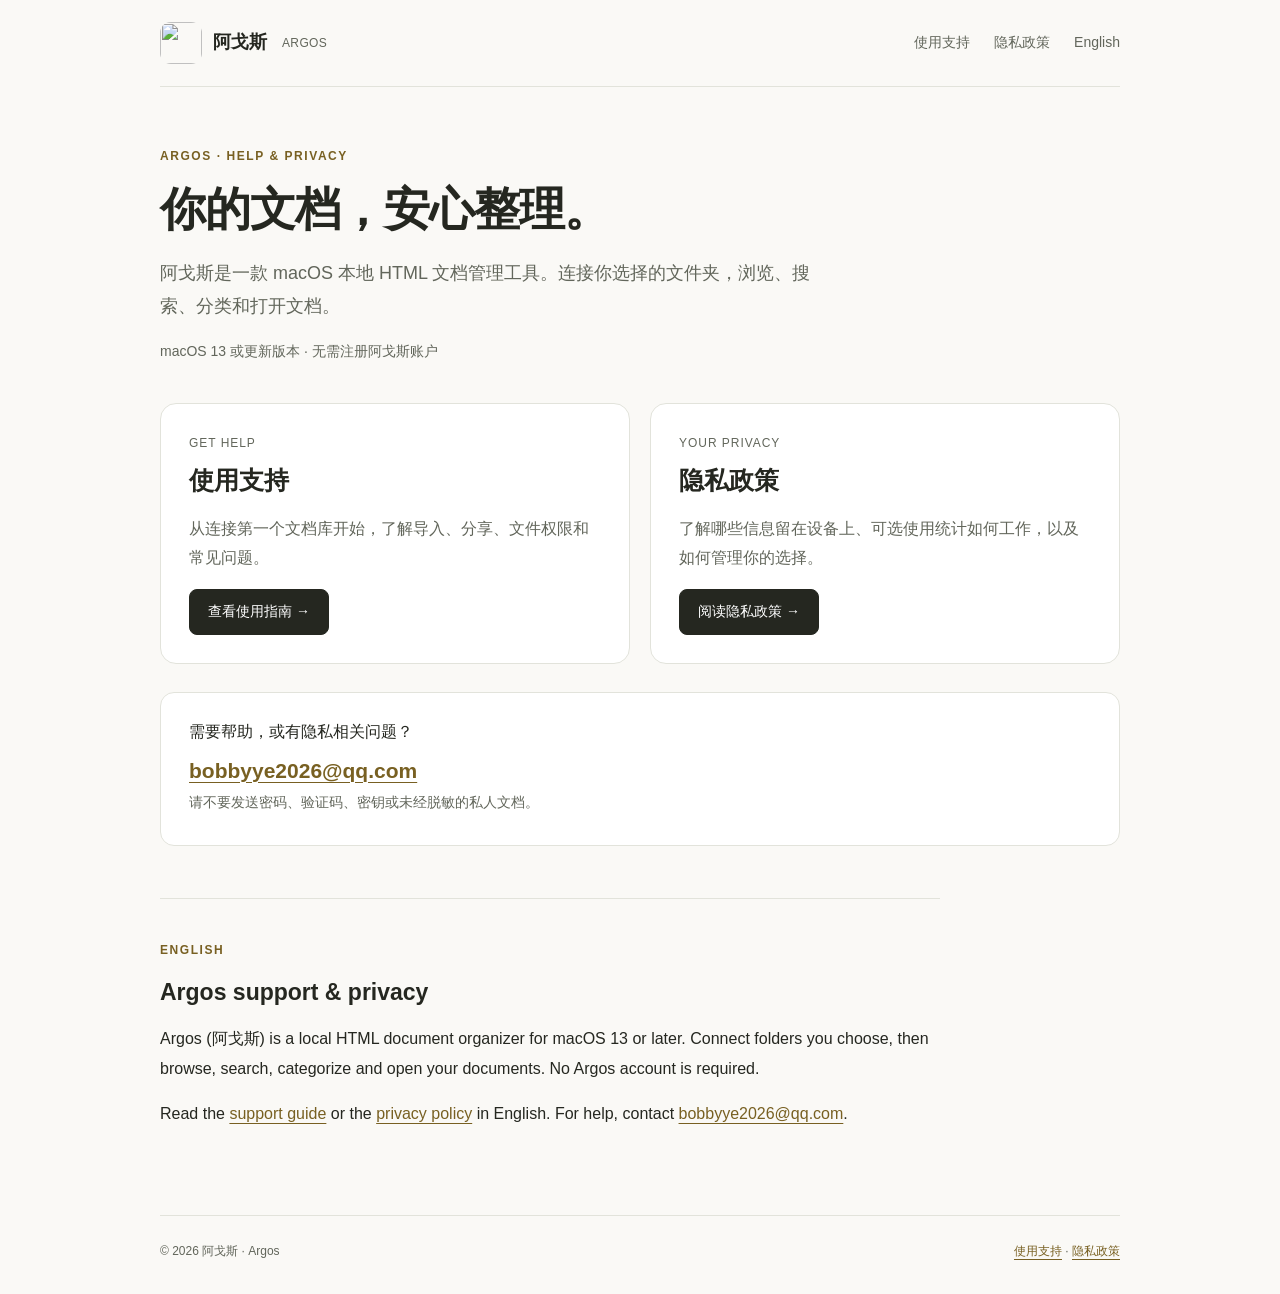
==== index.html @ d77c322e "Publish bilingual Argos support and privacy pages" ====
<!doctype html>
<html lang="zh-CN">
<head>
  <meta charset="utf-8">
  <meta name="viewport" content="width=device-width, initial-scale=1">
  <title>阿戈斯 Argos · 支持与隐私</title>
  <meta name="description" content="阿戈斯 Argos 的使用支持与隐私政策。了解本地 HTML 文档管理、文件权限和可选使用统计，联系开发者。">
  <meta property="og:type" content="website">
  <meta property="og:title" content="阿戈斯 Argos · 支持与隐私">
  <meta property="og:description" content="本地 HTML 文档管理工具的使用指南、隐私说明与联系入口。">
  <meta property="og:image" content="https://bobbyye19890223-bit.github.io/argos-support/assets/social-preview.png">
  <meta property="og:image:alt" content="阿戈斯 Argos · 支持与隐私 · Support &amp; Privacy">
  <meta property="og:image:width" content="1729">
  <meta property="og:image:height" content="910">
  <meta name="twitter:card" content="summary_large_image">
  <meta name="twitter:title" content="阿戈斯 Argos · 支持与隐私">
  <meta name="twitter:description" content="使用指南、隐私说明与联系入口。">
  <meta name="twitter:image" content="https://bobbyye19890223-bit.github.io/argos-support/assets/social-preview.png">
  <link rel="icon" href="assets/argos-icon.png" type="image/png">
  <link rel="stylesheet" href="style.css">
</head>
<body>
  <a class="skip" href="#main">跳到正文</a>
  <header class="wrap topbar">
    <a class="brand" href="index.html" aria-label="阿戈斯首页"><img src="assets/argos-icon.png" width="42" height="42" alt="">阿戈斯 <span>ARGOS</span></a>
    <nav aria-label="主导航"><a href="support.html">使用支持</a><a href="privacy.html">隐私政策</a><a href="#english" lang="en">English</a></nav>
  </header>
  <main class="wrap" id="main">
    <div class="intro">
      <p class="eyebrow">ARGOS · HELP &amp; PRIVACY</p>
      <h1>你的文档，安心整理。</h1>
      <p class="lead">阿戈斯是一款 macOS 本地 HTML 文档管理工具。连接你选择的文件夹，浏览、搜索、分类和打开文档。</p>
      <p class="small">macOS 13 或更新版本 · 无需注册阿戈斯账户</p>
    </div>
    <div class="links">
      <section class="panel" aria-labelledby="support-title">
        <p class="label" lang="en">GET HELP</p>
        <h2 id="support-title">使用支持</h2>
        <p>从连接第一个文档库开始，了解导入、分享、文件权限和常见问题。</p>
        <a class="button" href="support.html">查看使用指南 →</a>
      </section>
      <section class="panel" aria-labelledby="privacy-title">
        <p class="label" lang="en">YOUR PRIVACY</p>
        <h2 id="privacy-title">隐私政策</h2>
        <p>了解哪些信息留在设备上、可选使用统计如何工作，以及如何管理你的选择。</p>
        <a class="button" href="privacy.html">阅读隐私政策 →</a>
      </section>
    </div>
    <section class="contact" aria-labelledby="contact-title">
      <p id="contact-title">需要帮助，或有隐私相关问题？</p>
      <a href="mailto:bobbyye2026@qq.com">bobbyye2026@qq.com</a>
      <p class="small">请不要发送密码、验证码、密钥或未经脱敏的私人文档。</p>
    </section>
    <section class="article language" id="english" lang="en" aria-labelledby="english-title">
      <p class="eyebrow">ENGLISH</p>
      <h2 id="english-title">Argos support &amp; privacy</h2>
      <p>Argos (阿戈斯) is a local HTML document organizer for macOS 13 or later. Connect folders you choose, then browse, search, categorize and open your documents. No Argos account is required.</p>
      <p>Read the <a href="support.html#english">support guide</a> or the <a href="privacy.html#english">privacy policy</a> in English. For help, contact <a href="mailto:bobbyye2026@qq.com">bobbyye2026@qq.com</a>.</p>
    </section>
  </main>
  <footer class="wrap"><p>© 2026 阿戈斯 · Argos</p><p><a href="support.html">使用支持</a> · <a href="privacy.html">隐私政策</a></p></footer>
</body>
</html>
---- style.css ----
:root {
  color-scheme: light;
  --paper: #faf9f6;
  --surface: #ffffff;
  --ink: #252720;
  --muted: #62665b;
  --line: #e2e3db;
  --accent: #786022;
  --tint: #f3eddc;
}
* { box-sizing: border-box; }
html { scroll-behavior: smooth; scroll-padding-top: 2rem; }
body { margin: 0; background: var(--paper); color: var(--ink); font-family: -apple-system, BlinkMacSystemFont, "Segoe UI", "PingFang SC", "Hiragino Sans GB", "Microsoft YaHei", sans-serif; font-size: 16px; line-height: 1.85; }
a { color: var(--accent); text-decoration-thickness: 1px; text-underline-offset: 4px; overflow-wrap: anywhere; }
a:hover { color: var(--ink); }
a:focus-visible { outline: 3px solid #876b29; outline-offset: 5px; border-radius: 3px; }
.skip { position: absolute; top: -100px; left: 1rem; background: white; padding: .5rem 1rem; z-index: 10; }
.skip:focus { top: 1rem; }
.wrap { width: min(100% - 48px, 960px); margin-inline: auto; }
.topbar { display: flex; justify-content: space-between; align-items: center; gap: 1.5rem; padding: 22px 0; border-bottom: 1px solid var(--line); }
.brand { display: flex; align-items: center; gap: 11px; text-decoration: none; color: var(--ink); font-size: 18px; font-weight: 650; white-space: nowrap; }
.brand img { width: 42px; height: 42px; border-radius: 11px; }
.brand span { color: var(--muted); font-size: 12px; font-weight: 400; margin-left: 4px; letter-spacing: .03em; }
nav { display: flex; flex-wrap: wrap; gap: 12px 24px; font-size: 14px; }
nav a { text-decoration: none; color: var(--muted); }
nav a[aria-current="page"] { color: var(--ink); text-decoration: underline; }
main { padding-block: 58px 70px; }
.eyebrow { color: var(--accent); font-size: 12px; letter-spacing: .13em; font-weight: 650; margin: 0 0 14px; }
h1 { font-size: clamp(32px, 5vw, 46px); line-height: 1.25; font-weight: 650; letter-spacing: -.025em; margin: 0 0 18px; }
h2 { font-size: 23px; line-height: 1.5; font-weight: 650; margin: 0 0 14px; }
h3 { font-size: 17px; line-height: 1.6; font-weight: 650; margin: 25px 0 8px; }
p { margin: 0 0 16px; }
.lead { font-size: 18px; color: var(--muted); max-width: 680px; }
.meta { color: var(--muted); font-size: 13px; margin-bottom: 28px; }
.intro { max-width: 780px; }
.notice { background: var(--tint); border-left: 3px solid #b39750; border-radius: 0 10px 10px 0; padding: 20px 24px; margin: 26px 0; }
.notice p:last-child { margin-bottom: 0; }
.links { display: grid; grid-template-columns: repeat(2, 1fr); gap: 20px; margin-top: 38px; }
.panel { background: var(--surface); border: 1px solid var(--line); border-radius: 16px; padding: 28px; }
.panel .label { font-size: 12px; letter-spacing: .08em; color: var(--muted); margin-bottom: 8px; }
.panel h2 { font-size: 25px; }
.panel p { color: var(--muted); }
.button { display: inline-block; padding: 9px 18px; background: var(--ink); color: white; text-decoration: none; border: 1px solid var(--ink); border-radius: 8px; font-size: 14px; }
.button:hover { background: #44483a; color: white; }
.contact { margin: 28px 0 38px; padding: 24px 28px; border: 1px solid var(--line); background: white; border-radius: 14px; }
.contact p { margin-bottom: 5px; }
.contact a { font-weight: 600; font-size: clamp(17px, 3vw, 21px); }
.article { max-width: 780px; }
.article section { margin-top: 36px; }
.article ul, .article ol { margin: 8px 0 20px; padding-left: 1.5em; }
.article li { padding-left: 3px; margin: 8px 0; }
.toc { display: flex; flex-wrap: wrap; gap: 8px 20px; padding: 17px 0; margin: 26px 0; border-block: 1px solid var(--line); font-size: 14px; }
.language { padding-top: 40px; margin-top: 52px !important; border-top: 1px solid var(--line); }
code { font-family: ui-monospace, SFMono-Regular, Menlo, monospace; font-size: .9em; background: #eeefe9; padding: 2px 5px; border-radius: 4px; overflow-wrap: anywhere; }
.small { font-size: 14px; color: var(--muted); }
footer { display: flex; flex-wrap: wrap; justify-content: space-between; gap: 8px 24px; border-top: 1px solid var(--line); padding: 24px 0 32px; color: var(--muted); font-size: 12px; }
footer p { margin: 0; }
@media (max-width: 600px) {
  .wrap { width: calc(100% - 36px); }
  .topbar { align-items: flex-start; flex-direction: column; gap: 15px; padding-block: 18px; }
  main { padding-block: 36px 48px; }
  .links { grid-template-columns: 1fr; gap: 14px; margin-top: 28px; }
  .panel, .contact { padding: 22px; }
  .notice { padding: 17px 20px; }
  .lead { font-size: 17px; }
}
@media (prefers-reduced-motion: reduce) { html { scroll-behavior: auto; } }
@media print {
  body { background: white; color: black; font-size: 11pt; }
  .wrap { width: 100%; }
  .topbar nav, .skip, .toc { display: none; }
  main { padding-block: 24px; }
  .notice, .contact, .panel { break-inside: avoid; }
  h2, h3 { break-after: avoid; }
}
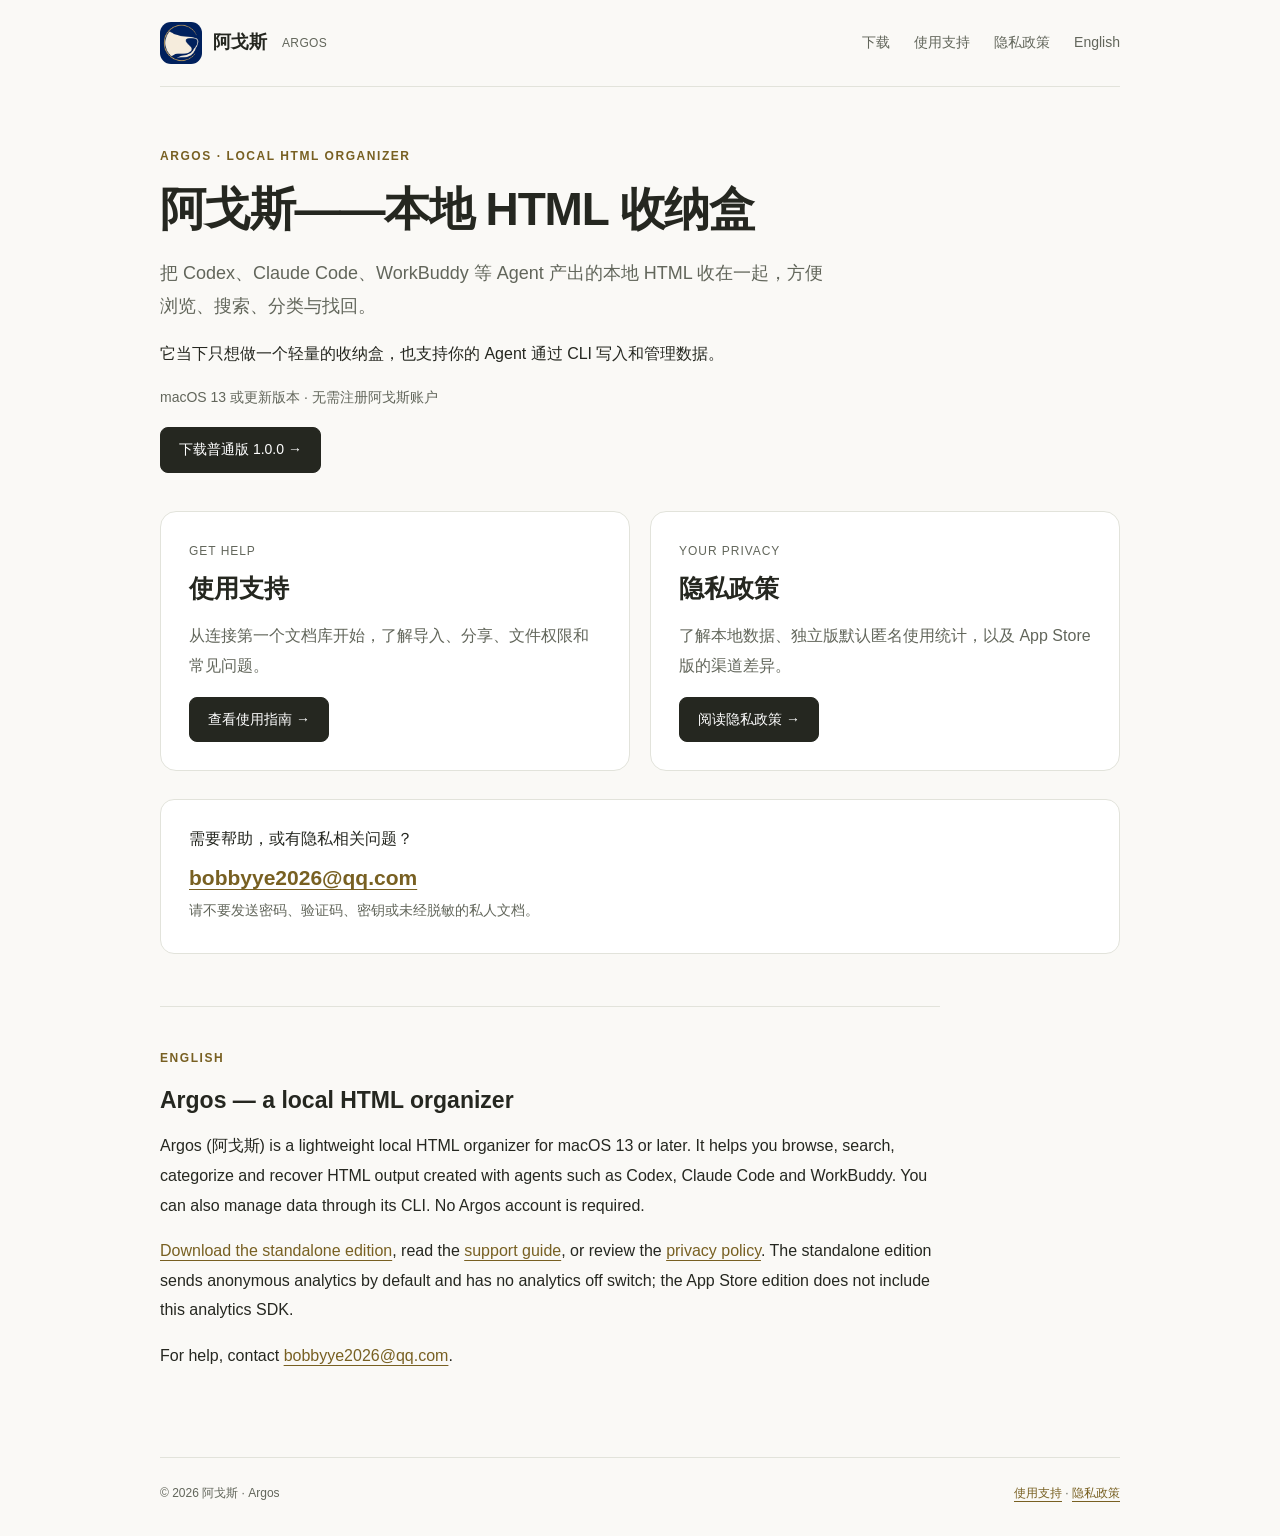
==== commit 84242423: "Update product landing page for standalone release" ====
--- a/index.html
+++ b/index.html
@@ -3,18 +3,18 @@
 <head>
   <meta charset="utf-8">
   <meta name="viewport" content="width=device-width, initial-scale=1">
-  <title>阿戈斯 Argos · 支持与隐私</title>
-  <meta name="description" content="阿戈斯 Argos 的使用支持与隐私政策。了解本地 HTML 文档管理、文件权限和可选使用统计，联系开发者。">
+  <title>阿戈斯 Argos · 本地 HTML 收纳盒</title>
+  <meta name="description" content="阿戈斯 Argos 是一款 macOS 本地 HTML 收纳工具。查看产品介绍、下载、使用支持、文件权限与发行渠道隐私说明。">
   <meta property="og:type" content="website">
-  <meta property="og:title" content="阿戈斯 Argos · 支持与隐私">
-  <meta property="og:description" content="本地 HTML 文档管理工具的使用指南、隐私说明与联系入口。">
+  <meta property="og:title" content="阿戈斯 Argos · 本地 HTML 收纳盒">
+  <meta property="og:description" content="收纳由 Codex、Claude Code、WorkBuddy 等 Agent 产出的本地 HTML，方便日常查看和找回。">
   <meta property="og:image" content="https://bobbyye19890223-bit.github.io/argos-support/assets/social-preview.png">
   <meta property="og:image:alt" content="阿戈斯 Argos · 支持与隐私 · Support &amp; Privacy">
   <meta property="og:image:width" content="1729">
   <meta property="og:image:height" content="910">
   <meta name="twitter:card" content="summary_large_image">
-  <meta name="twitter:title" content="阿戈斯 Argos · 支持与隐私">
-  <meta name="twitter:description" content="使用指南、隐私说明与联系入口。">
+  <meta name="twitter:title" content="阿戈斯 Argos · 本地 HTML 收纳盒">
+  <meta name="twitter:description" content="收纳散落在本地的 HTML，方便日常查看和找回。">
   <meta name="twitter:image" content="https://bobbyye19890223-bit.github.io/argos-support/assets/social-preview.png">
   <link rel="icon" href="assets/argos-icon.png" type="image/png">
   <link rel="stylesheet" href="style.css">
@@ -23,14 +23,16 @@
   <a class="skip" href="#main">跳到正文</a>
   <header class="wrap topbar">
     <a class="brand" href="index.html" aria-label="阿戈斯首页"><img src="assets/argos-icon.png" width="42" height="42" alt="">阿戈斯 <span>ARGOS</span></a>
-    <nav aria-label="主导航"><a href="support.html">使用支持</a><a href="privacy.html">隐私政策</a><a href="#english" lang="en">English</a></nav>
+    <nav aria-label="主导航"><a href="https://github.com/bobbyye19890223-bit/argos-support/releases/tag/standard-v1.0.0-build19">下载</a><a href="support.html">使用支持</a><a href="privacy.html">隐私政策</a><a href="#english" lang="en">English</a></nav>
   </header>
   <main class="wrap" id="main">
     <div class="intro">
-      <p class="eyebrow">ARGOS · HELP &amp; PRIVACY</p>
-      <h1>你的文档，安心整理。</h1>
-      <p class="lead">阿戈斯是一款 macOS 本地 HTML 文档管理工具。连接你选择的文件夹，浏览、搜索、分类和打开文档。</p>
+      <p class="eyebrow">ARGOS · LOCAL HTML ORGANIZER</p>
+      <h1>阿戈斯——本地 HTML 收纳盒</h1>
+      <p class="lead">把 Codex、Claude Code、WorkBuddy 等 Agent 产出的本地 HTML 收在一起，方便浏览、搜索、分类与找回。</p>
+      <p>它当下只想做一个轻量的收纳盒，也支持你的 Agent 通过 CLI 写入和管理数据。</p>
       <p class="small">macOS 13 或更新版本 · 无需注册阿戈斯账户</p>
+      <p><a class="button" href="https://github.com/bobbyye19890223-bit/argos-support/releases/tag/standard-v1.0.0-build19">下载普通版 1.0.0 →</a></p>
     </div>
     <div class="links">
       <section class="panel" aria-labelledby="support-title">
@@ -42,7 +44,7 @@
       <section class="panel" aria-labelledby="privacy-title">
         <p class="label" lang="en">YOUR PRIVACY</p>
         <h2 id="privacy-title">隐私政策</h2>
-        <p>了解哪些信息留在设备上、可选使用统计如何工作，以及如何管理你的选择。</p>
+        <p>了解本地数据、独立版默认匿名使用统计，以及 App Store 版的渠道差异。</p>
         <a class="button" href="privacy.html">阅读隐私政策 →</a>
       </section>
     </div>
@@ -53,9 +55,10 @@
     </section>
     <section class="article language" id="english" lang="en" aria-labelledby="english-title">
       <p class="eyebrow">ENGLISH</p>
-      <h2 id="english-title">Argos support &amp; privacy</h2>
-      <p>Argos (阿戈斯) is a local HTML document organizer for macOS 13 or later. Connect folders you choose, then browse, search, categorize and open your documents. No Argos account is required.</p>
-      <p>Read the <a href="support.html#english">support guide</a> or the <a href="privacy.html#english">privacy policy</a> in English. For help, contact <a href="mailto:bobbyye2026@qq.com">bobbyye2026@qq.com</a>.</p>
+      <h2 id="english-title">Argos — a local HTML organizer</h2>
+      <p>Argos (阿戈斯) is a lightweight local HTML organizer for macOS 13 or later. It helps you browse, search, categorize and recover HTML output created with agents such as Codex, Claude Code and WorkBuddy. You can also manage data through its CLI. No Argos account is required.</p>
+      <p><a href="https://github.com/bobbyye19890223-bit/argos-support/releases/tag/standard-v1.0.0-build19">Download the standalone edition</a>, read the <a href="support.html#english">support guide</a>, or review the <a href="privacy.html#english">privacy policy</a>. The standalone edition sends anonymous analytics by default and has no analytics off switch; the App Store edition does not include this analytics SDK.</p>
+      <p>For help, contact <a href="mailto:bobbyye2026@qq.com">bobbyye2026@qq.com</a>.</p>
     </section>
   </main>
   <footer class="wrap"><p>© 2026 阿戈斯 · Argos</p><p><a href="support.html">使用支持</a> · <a href="privacy.html">隐私政策</a></p></footer>
